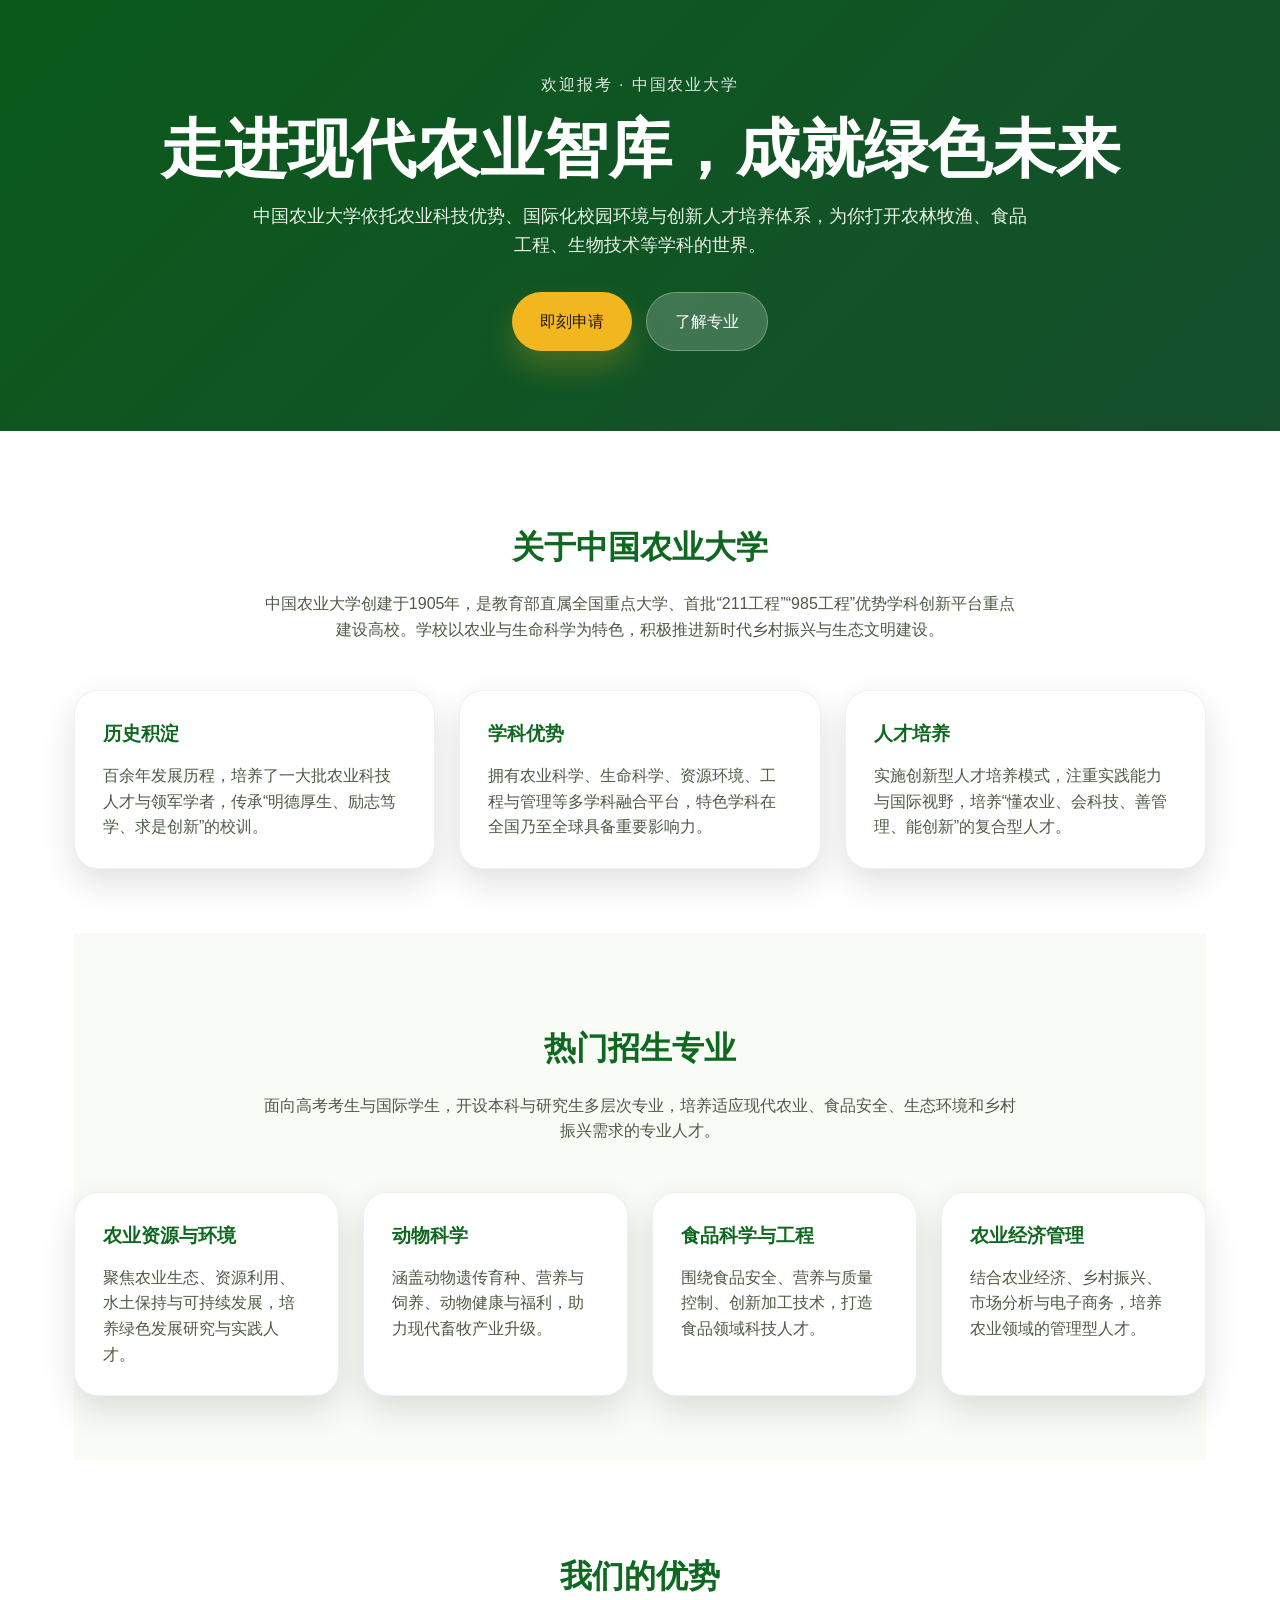
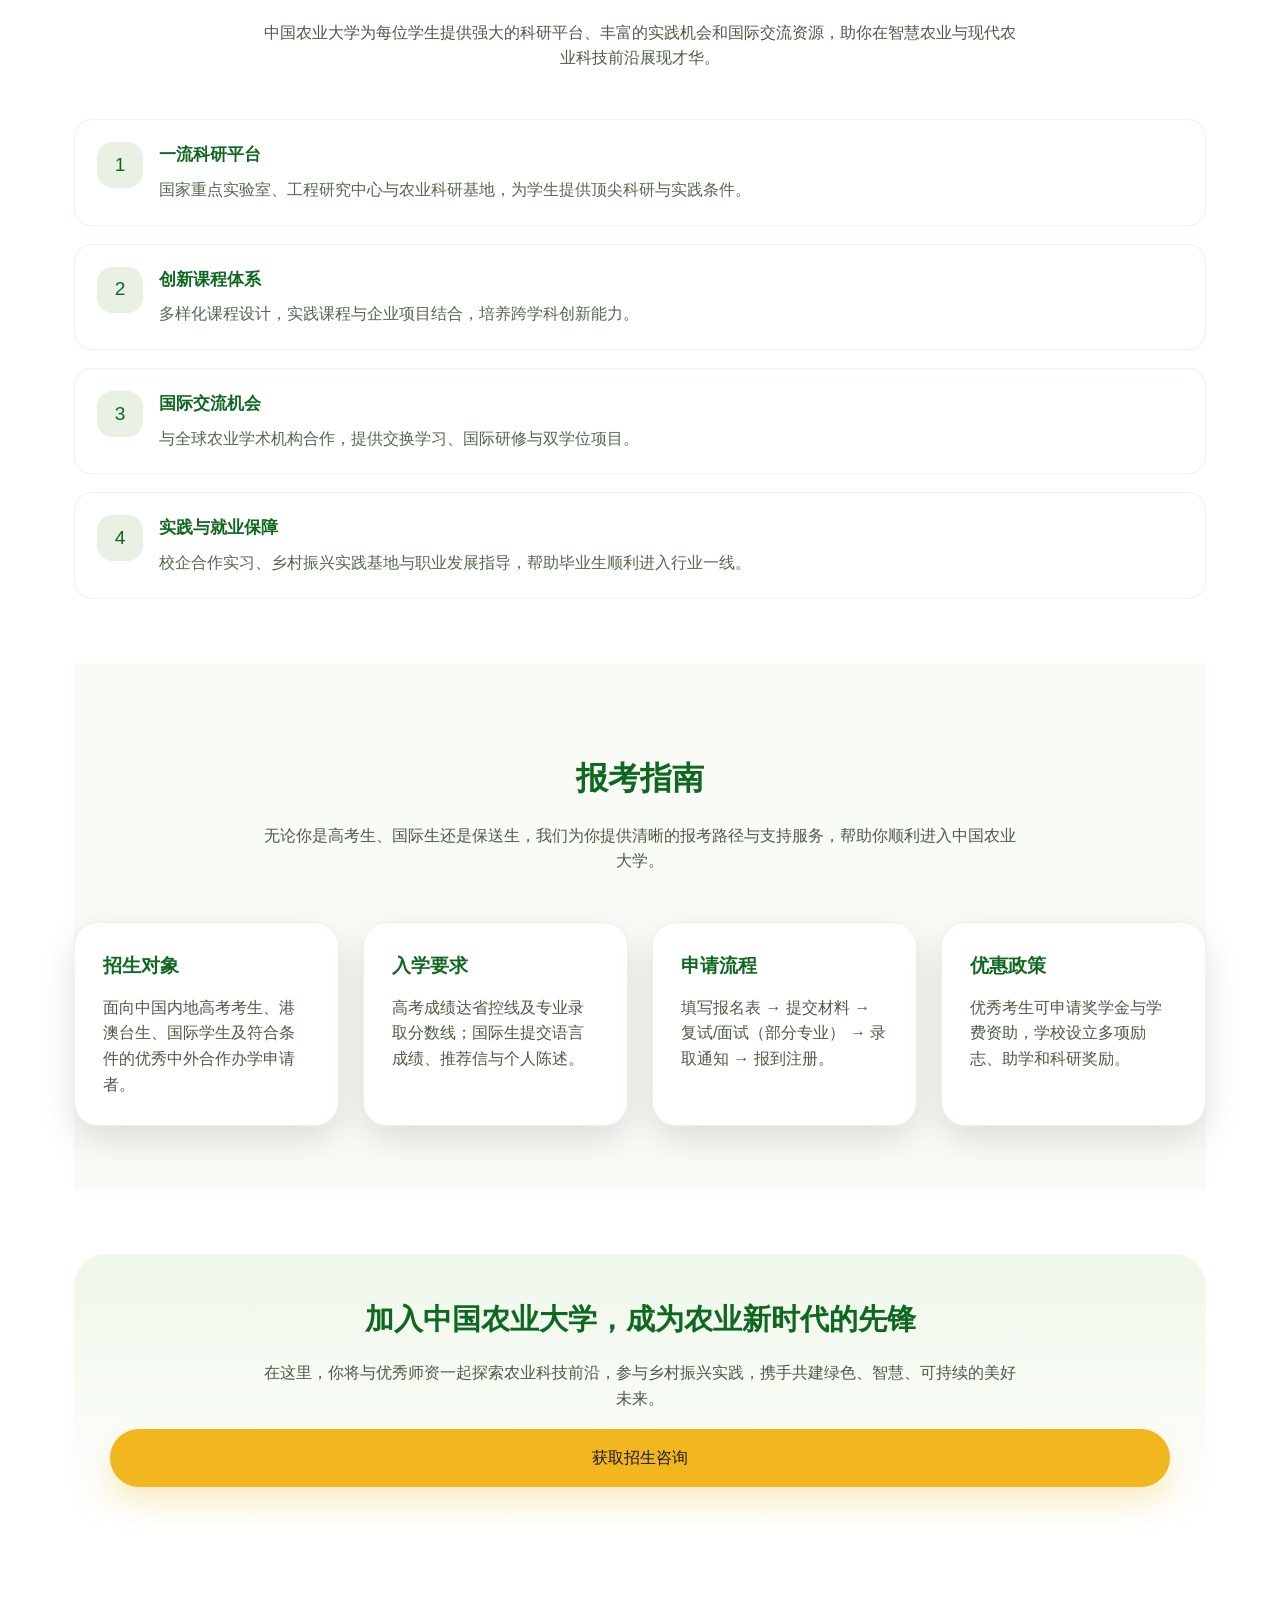
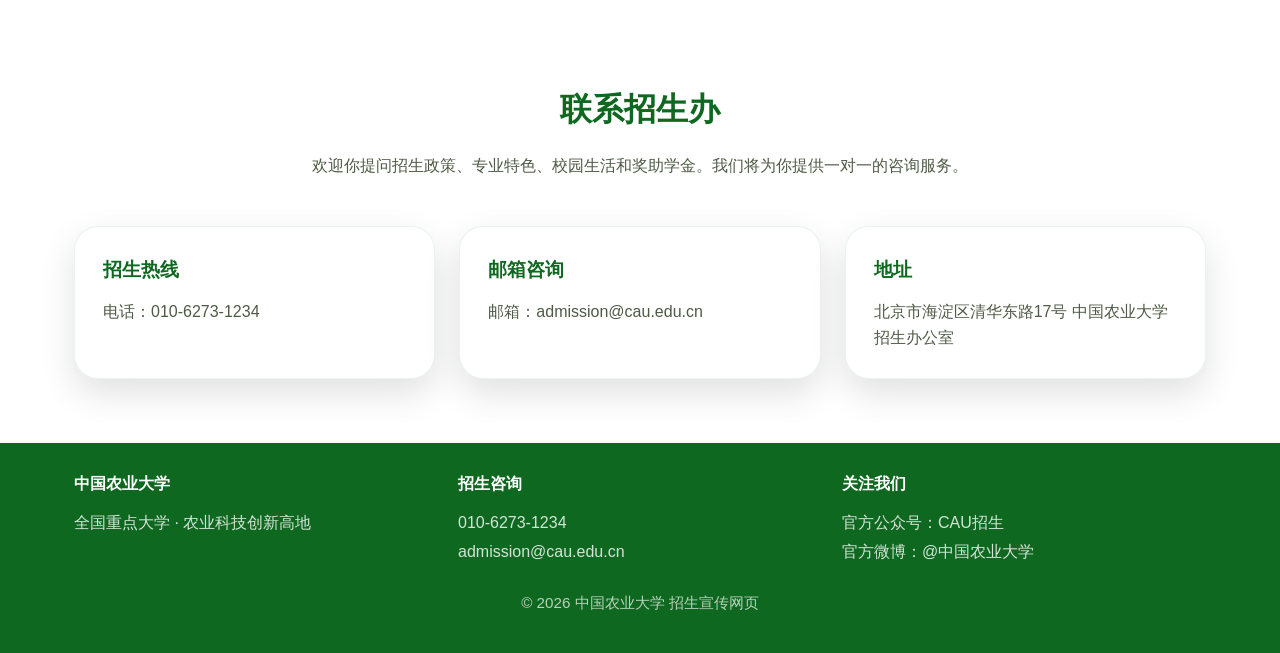
==== index.html @ 167ad449 "Add promo page 中国农业大学招生宣传页面" ====
<!DOCTYPE html>
<html lang="zh-CN">
<head>
  <meta charset="UTF-8">
  <meta name="viewport" content="width=device-width, initial-scale=1.0">
  <title>中国农业大学招生宣传</title>
  <style>
    :root {
      --primary: #0f6820;
      --secondary: #f4f7f2;
      --accent: #f2b61f;
      --text: #222;
      --bg: #ffffff;
      --section-bg: #f8fbf6;
      --shadow: rgba(0, 0, 0, 0.12);
    }
    * {
      box-sizing: border-box;
    }
    body {
      margin: 0;
      font-family: "Segoe UI", "PingFang SC", "Helvetica Neue", sans-serif;
      color: var(--text);
      background: var(--bg);
      line-height: 1.6;
    }
    header {
      background: linear-gradient(135deg, #0b5a1b, #154f2d);
      color: white;
      padding: 56px 24px 80px;
      text-align: center;
    }
    .container {
      max-width: 1180px;
      margin: 0 auto;
      padding: 0 24px;
    }
    .hero-title {
      font-size: clamp(2.8rem, 5vw, 4.8rem);
      margin: 0;
      line-height: 1.05;
    }
    .hero-subtitle {
      margin: 18px auto 32px;
      max-width: 780px;
      font-size: 1.15rem;
      color: #e8f1e4;
    }
    .hero-actions {
      display: flex;
      flex-wrap: wrap;
      justify-content: center;
      gap: 14px;
    }
    .btn {
      display: inline-flex;
      align-items: center;
      justify-content: center;
      padding: 16px 28px;
      border-radius: 999px;
      border: none;
      font-size: 1rem;
      cursor: pointer;
      text-decoration: none;
      transition: transform .2s ease, box-shadow .2s ease;
    }
    .btn-primary {
      background: var(--accent);
      color: #1a1a1a;
      box-shadow: 0 16px 30px rgba(242, 182, 31, 0.24);
    }
    .btn-secondary {
      background: rgba(255,255,255,0.2);
      color: white;
      border: 1px solid rgba(255,255,255,0.28);
    }
    .btn:hover {
      transform: translateY(-1px);
    }
    section {
      padding: 64px 0;
    }
    .section-title {
      font-size: 2rem;
      margin-bottom: 18px;
      color: var(--primary);
      text-align: center;
    }
    .section-desc {
      max-width: 760px;
      margin: 0 auto 48px;
      color: #4d5a44;
      text-align: center;
    }
    .grid {
      display: grid;
      gap: 24px;
    }
    .cards {
      grid-template-columns: repeat(auto-fit, minmax(260px, 1fr));
    }
    .card {
      background: white;
      border-radius: 24px;
      padding: 28px;
      box-shadow: 0 14px 35px var(--shadow);
      border: 1px solid rgba(15,104,32,0.08);
    }
    .card h3 {
      margin-top: 0;
      margin-bottom: 14px;
      color: #0f6820;
    }
    .card p {
      margin: 0;
      color: #4d5a44;
    }
    .highlight {
      color: var(--accent);
      font-weight: 700;
    }
    .info-list {
      list-style: none;
      padding: 0;
      margin: 0;
      display: grid;
      gap: 18px;
    }
    .info-item {
      background: #fff;
      border-radius: 18px;
      padding: 22px;
      border: 1px solid rgba(15,104,32,0.08);
      display: flex;
      gap: 16px;
      align-items: flex-start;
    }
    .info-icon {
      width: 46px;
      height: 46px;
      background: #e8f1e4;
      color: var(--primary);
      border-radius: 16px;
      display: grid;
      place-items: center;
      font-size: 1.2rem;
      flex-shrink: 0;
    }
    .info-body h4 {
      margin: 0 0 8px;
      font-size: 1.05rem;
      color: var(--primary);
    }
    .info-body p {
      margin: 0;
      color: #55664f;
    }
    .banner {
      background: linear-gradient(180deg, #eff7ea 0%, #ffffff 100%);
      border-radius: 32px;
      padding: 42px 36px;
      display: grid;
      gap: 18px;
      align-items: center;
      text-align: center;
    }
    .banner h3 {
      margin: 0;
      color: #0f6820;
      font-size: 1.8rem;
    }
    .banner p {
      margin: 0;
      max-width: 760px;
      margin-left: auto;
      margin-right: auto;
      color: #4d5a44;
    }
    footer {
      background: #0f6820;
      color: white;
      padding: 28px 24px 38px;
    }
    .footer-grid {
      display: grid;
      gap: 20px;
      grid-template-columns: repeat(auto-fit, minmax(180px, 1fr));
    }
    .footer-grid h4 {
      margin: 0 0 12px;
      font-size: 1rem;
    }
    .footer-grid p, .footer-grid a {
      color: rgba(255,255,255,0.82);
      text-decoration: none;
      margin: 0;
      display: block;
      line-height: 1.8;
    }
    .footer-bottom {
      text-align: center;
      margin-top: 24px;
      font-size: 0.95rem;
      color: rgba(255,255,255,0.7);
    }
    @media (max-width: 720px) {
      header {
        padding-top: 40px;
        padding-bottom: 64px;
      }
      .hero-actions {
        flex-direction: column;
      }
      .banner {
        padding: 28px 22px;
      }
    }
  </style>
</head>
<body>
  <header>
    <div class="container">
      <p style="font-size:1rem;letter-spacing:0.12em;opacity:0.86;margin-bottom:18px;">欢迎报考 · 中国农业大学</p>
      <h1 class="hero-title">走进现代农业智库，成就绿色未来</h1>
      <p class="hero-subtitle">中国农业大学依托农业科技优势、国际化校园环境与创新人才培养体系，为你打开农林牧渔、食品工程、生物技术等学科的世界。</p>
      <div class="hero-actions">
        <a class="btn btn-primary" href="#apply">即刻申请</a>
        <a class="btn btn-secondary" href="#majors">了解专业</a>
      </div>
    </div>
  </header>

  <main class="container">
    <section id="about">
      <h2 class="section-title">关于中国农业大学</h2>
      <p class="section-desc">中国农业大学创建于1905年，是教育部直属全国重点大学、首批“211工程”“985工程”优势学科创新平台重点建设高校。学校以农业与生命科学为特色，积极推进新时代乡村振兴与生态文明建设。</p>
      <div class="grid cards">
        <div class="card">
          <h3>历史积淀</h3>
          <p>百余年发展历程，培养了一大批农业科技人才与领军学者，传承“明德厚生、励志笃学、求是创新”的校训。</p>
        </div>
        <div class="card">
          <h3>学科优势</h3>
          <p>拥有农业科学、生命科学、资源环境、工程与管理等多学科融合平台，特色学科在全国乃至全球具备重要影响力。</p>
        </div>
        <div class="card">
          <h3>人才培养</h3>
          <p>实施创新型人才培养模式，注重实践能力与国际视野，培养“懂农业、会科技、善管理、能创新”的复合型人才。</p>
        </div>
      </div>
    </section>

    <section id="majors" style="background: var(--section-bg);">
      <h2 class="section-title">热门招生专业</h2>
      <p class="section-desc">面向高考考生与国际学生，开设本科与研究生多层次专业，培养适应现代农业、食品安全、生态环境和乡村振兴需求的专业人才。</p>
      <div class="grid cards">
        <div class="card">
          <h3>农业资源与环境</h3>
          <p>聚焦农业生态、资源利用、水土保持与可持续发展，培养绿色发展研究与实践人才。</p>
        </div>
        <div class="card">
          <h3>动物科学</h3>
          <p>涵盖动物遗传育种、营养与饲养、动物健康与福利，助力现代畜牧产业升级。</p>
        </div>
        <div class="card">
          <h3>食品科学与工程</h3>
          <p>围绕食品安全、营养与质量控制、创新加工技术，打造食品领域科技人才。</p>
        </div>
        <div class="card">
          <h3>农业经济管理</h3>
          <p>结合农业经济、乡村振兴、市场分析与电子商务，培养农业领域的管理型人才。</p>
        </div>
      </div>
    </section>

    <section id="strengths">
      <h2 class="section-title">我们的优势</h2>
      <p class="section-desc">中国农业大学为每位学生提供强大的科研平台、丰富的实践机会和国际交流资源，助你在智慧农业与现代农业科技前沿展现才华。</p>
      <ul class="info-list">
        <li class="info-item">
          <div class="info-icon">1</div>
          <div class="info-body">
            <h4>一流科研平台</h4>
            <p>国家重点实验室、工程研究中心与农业科研基地，为学生提供顶尖科研与实践条件。</p>
          </div>
        </li>
        <li class="info-item">
          <div class="info-icon">2</div>
          <div class="info-body">
            <h4>创新课程体系</h4>
            <p>多样化课程设计，实践课程与企业项目结合，培养跨学科创新能力。</p>
          </div>
        </li>
        <li class="info-item">
          <div class="info-icon">3</div>
          <div class="info-body">
            <h4>国际交流机会</h4>
            <p>与全球农业学术机构合作，提供交换学习、国际研修与双学位项目。</p>
          </div>
        </li>
        <li class="info-item">
          <div class="info-icon">4</div>
          <div class="info-body">
            <h4>实践与就业保障</h4>
            <p>校企合作实习、乡村振兴实践基地与职业发展指导，帮助毕业生顺利进入行业一线。</p>
          </div>
        </li>
      </ul>
    </section>

    <section id="apply" style="background: var(--section-bg);">
      <h2 class="section-title">报考指南</h2>
      <p class="section-desc">无论你是高考生、国际生还是保送生，我们为你提供清晰的报考路径与支持服务，帮助你顺利进入中国农业大学。</p>
      <div class="grid cards">
        <div class="card">
          <h3>招生对象</h3>
          <p>面向中国内地高考考生、港澳台生、国际学生及符合条件的优秀中外合作办学申请者。</p>
        </div>
        <div class="card">
          <h3>入学要求</h3>
          <p>高考成绩达省控线及专业录取分数线；国际生提交语言成绩、推荐信与个人陈述。</p>
        </div>
        <div class="card">
          <h3>申请流程</h3>
          <p>填写报名表 → 提交材料 → 复试/面试（部分专业） → 录取通知 → 报到注册。</p>
        </div>
        <div class="card">
          <h3>优惠政策</h3>
          <p>优秀考生可申请奖学金与学费资助，学校设立多项励志、助学和科研奖励。</p>
        </div>
      </div>
    </section>

    <section>
      <div class="banner">
        <h3>加入中国农业大学，成为农业新时代的先锋</h3>
        <p>在这里，你将与优秀师资一起探索农业科技前沿，参与乡村振兴实践，携手共建绿色、智慧、可持续的美好未来。</p>
        <a class="btn btn-primary" href="#contact">获取招生咨询</a>
      </div>
    </section>

    <section id="contact">
      <h2 class="section-title">联系招生办</h2>
      <p class="section-desc">欢迎你提问招生政策、专业特色、校园生活和奖助学金。我们将为你提供一对一的咨询服务。</p>
      <div class="grid cards">
        <div class="card">
          <h3>招生热线</h3>
          <p>电话：010-6273-1234</p>
        </div>
        <div class="card">
          <h3>邮箱咨询</h3>
          <p>邮箱：admission@cau.edu.cn</p>
        </div>
        <div class="card">
          <h3>地址</h3>
          <p>北京市海淀区清华东路17号 中国农业大学招生办公室</p>
        </div>
      </div>
    </section>
  </main>

  <footer>
    <div class="container footer-grid">
      <div>
        <h4>中国农业大学</h4>
        <p>全国重点大学 · 农业科技创新高地</p>
      </div>
      <div>
        <h4>招生咨询</h4>
        <p>010-6273-1234</p>
        <p>admission@cau.edu.cn</p>
      </div>
      <div>
        <h4>关注我们</h4>
        <p>官方公众号：CAU招生</p>
        <p>官方微博：@中国农业大学</p>
      </div>
    </div>
    <div class="footer-bottom">© 2026 中国农业大学 招生宣传网页</div>
  </footer>
</body>
</html>
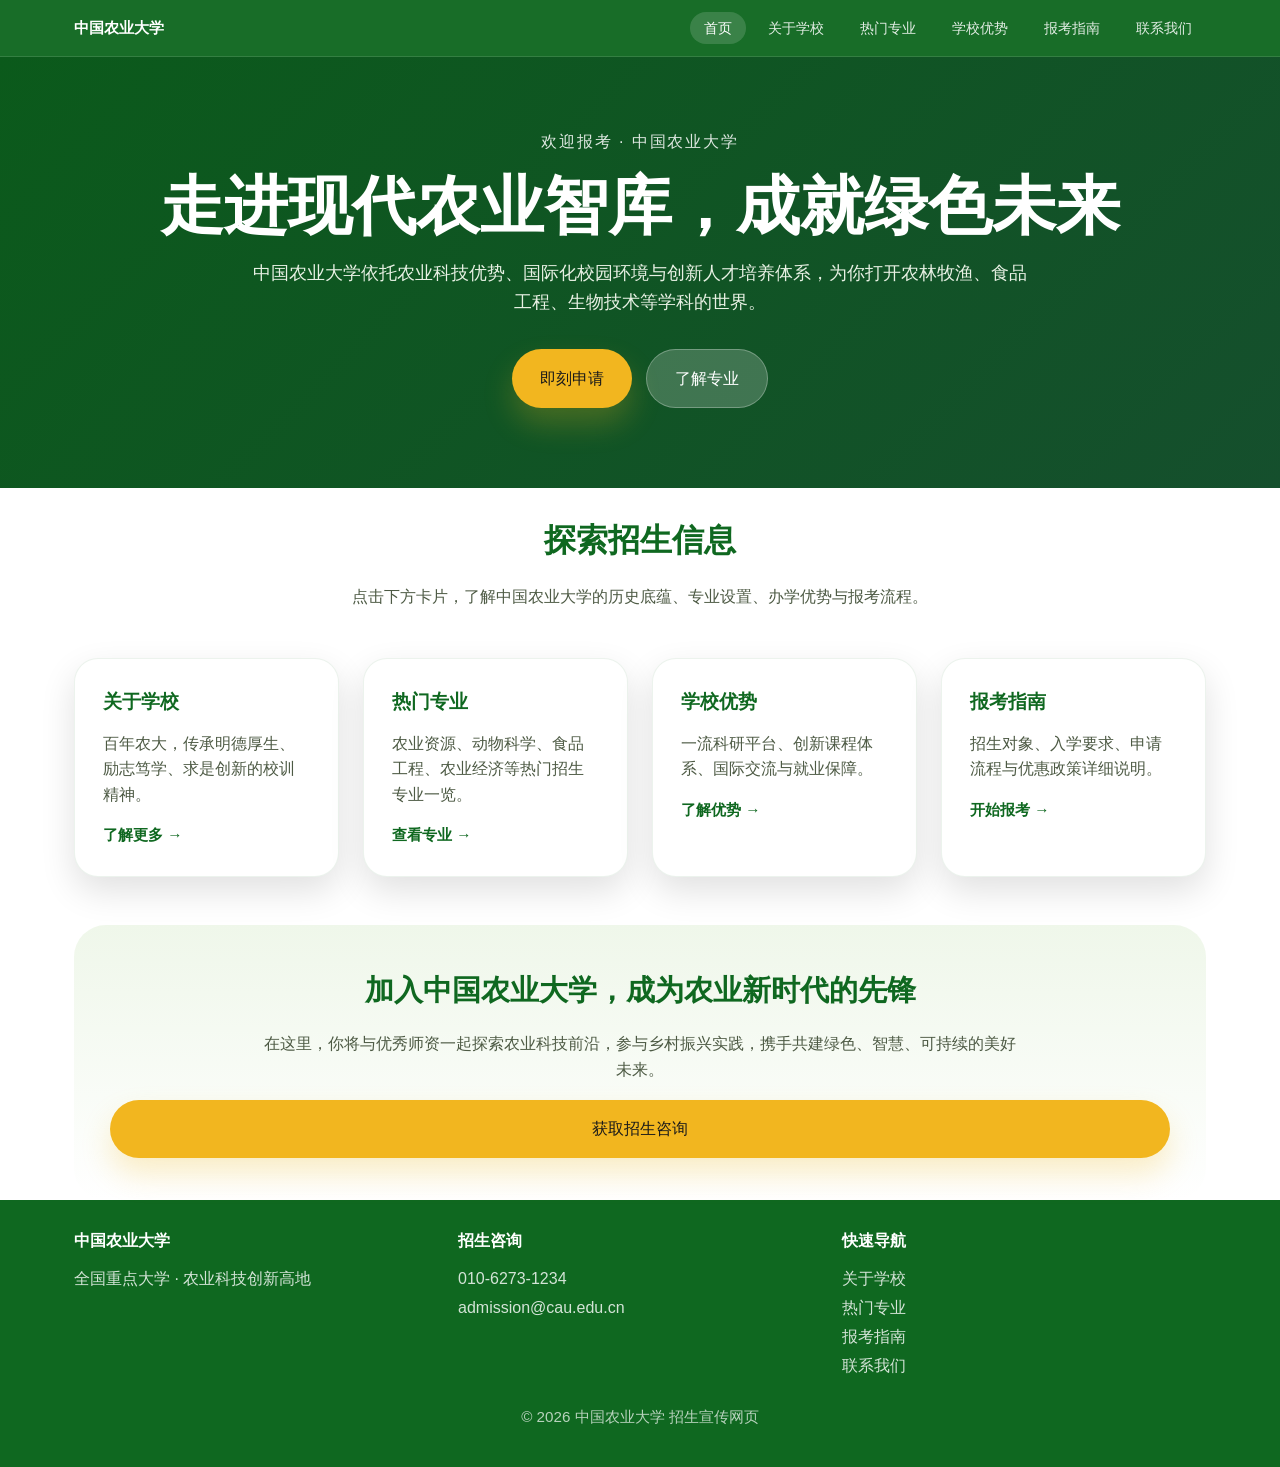
==== commit e3395341: "Split招生宣传页 into multi-page site with shared navigation. Replace single-page layout with separate pag" ====
--- a/index.html
+++ b/index.html
@@ -4,359 +4,66 @@
   <meta charset="UTF-8">
   <meta name="viewport" content="width=device-width, initial-scale=1.0">
   <title>中国农业大学招生宣传</title>
-  <style>
-    :root {
-      --primary: #0f6820;
-      --secondary: #f4f7f2;
-      --accent: #f2b61f;
-      --text: #222;
-      --bg: #ffffff;
-      --section-bg: #f8fbf6;
-      --shadow: rgba(0, 0, 0, 0.12);
-    }
-    * {
-      box-sizing: border-box;
-    }
-    body {
-      margin: 0;
-      font-family: "Segoe UI", "PingFang SC", "Helvetica Neue", sans-serif;
-      color: var(--text);
-      background: var(--bg);
-      line-height: 1.6;
-    }
-    header {
-      background: linear-gradient(135deg, #0b5a1b, #154f2d);
-      color: white;
-      padding: 56px 24px 80px;
-      text-align: center;
-    }
-    .container {
-      max-width: 1180px;
-      margin: 0 auto;
-      padding: 0 24px;
-    }
-    .hero-title {
-      font-size: clamp(2.8rem, 5vw, 4.8rem);
-      margin: 0;
-      line-height: 1.05;
-    }
-    .hero-subtitle {
-      margin: 18px auto 32px;
-      max-width: 780px;
-      font-size: 1.15rem;
-      color: #e8f1e4;
-    }
-    .hero-actions {
-      display: flex;
-      flex-wrap: wrap;
-      justify-content: center;
-      gap: 14px;
-    }
-    .btn {
-      display: inline-flex;
-      align-items: center;
-      justify-content: center;
-      padding: 16px 28px;
-      border-radius: 999px;
-      border: none;
-      font-size: 1rem;
-      cursor: pointer;
-      text-decoration: none;
-      transition: transform .2s ease, box-shadow .2s ease;
-    }
-    .btn-primary {
-      background: var(--accent);
-      color: #1a1a1a;
-      box-shadow: 0 16px 30px rgba(242, 182, 31, 0.24);
-    }
-    .btn-secondary {
-      background: rgba(255,255,255,0.2);
-      color: white;
-      border: 1px solid rgba(255,255,255,0.28);
-    }
-    .btn:hover {
-      transform: translateY(-1px);
-    }
-    section {
-      padding: 64px 0;
-    }
-    .section-title {
-      font-size: 2rem;
-      margin-bottom: 18px;
-      color: var(--primary);
-      text-align: center;
-    }
-    .section-desc {
-      max-width: 760px;
-      margin: 0 auto 48px;
-      color: #4d5a44;
-      text-align: center;
-    }
-    .grid {
-      display: grid;
-      gap: 24px;
-    }
-    .cards {
-      grid-template-columns: repeat(auto-fit, minmax(260px, 1fr));
-    }
-    .card {
-      background: white;
-      border-radius: 24px;
-      padding: 28px;
-      box-shadow: 0 14px 35px var(--shadow);
-      border: 1px solid rgba(15,104,32,0.08);
-    }
-    .card h3 {
-      margin-top: 0;
-      margin-bottom: 14px;
-      color: #0f6820;
-    }
-    .card p {
-      margin: 0;
-      color: #4d5a44;
-    }
-    .highlight {
-      color: var(--accent);
-      font-weight: 700;
-    }
-    .info-list {
-      list-style: none;
-      padding: 0;
-      margin: 0;
-      display: grid;
-      gap: 18px;
-    }
-    .info-item {
-      background: #fff;
-      border-radius: 18px;
-      padding: 22px;
-      border: 1px solid rgba(15,104,32,0.08);
-      display: flex;
-      gap: 16px;
-      align-items: flex-start;
-    }
-    .info-icon {
-      width: 46px;
-      height: 46px;
-      background: #e8f1e4;
-      color: var(--primary);
-      border-radius: 16px;
-      display: grid;
-      place-items: center;
-      font-size: 1.2rem;
-      flex-shrink: 0;
-    }
-    .info-body h4 {
-      margin: 0 0 8px;
-      font-size: 1.05rem;
-      color: var(--primary);
-    }
-    .info-body p {
-      margin: 0;
-      color: #55664f;
-    }
-    .banner {
-      background: linear-gradient(180deg, #eff7ea 0%, #ffffff 100%);
-      border-radius: 32px;
-      padding: 42px 36px;
-      display: grid;
-      gap: 18px;
-      align-items: center;
-      text-align: center;
-    }
-    .banner h3 {
-      margin: 0;
-      color: #0f6820;
-      font-size: 1.8rem;
-    }
-    .banner p {
-      margin: 0;
-      max-width: 760px;
-      margin-left: auto;
-      margin-right: auto;
-      color: #4d5a44;
-    }
-    footer {
-      background: #0f6820;
-      color: white;
-      padding: 28px 24px 38px;
-    }
-    .footer-grid {
-      display: grid;
-      gap: 20px;
-      grid-template-columns: repeat(auto-fit, minmax(180px, 1fr));
-    }
-    .footer-grid h4 {
-      margin: 0 0 12px;
-      font-size: 1rem;
-    }
-    .footer-grid p, .footer-grid a {
-      color: rgba(255,255,255,0.82);
-      text-decoration: none;
-      margin: 0;
-      display: block;
-      line-height: 1.8;
-    }
-    .footer-bottom {
-      text-align: center;
-      margin-top: 24px;
-      font-size: 0.95rem;
-      color: rgba(255,255,255,0.7);
-    }
-    @media (max-width: 720px) {
-      header {
-        padding-top: 40px;
-        padding-bottom: 64px;
-      }
-      .hero-actions {
-        flex-direction: column;
-      }
-      .banner {
-        padding: 28px 22px;
-      }
-    }
-  </style>
+  <link rel="stylesheet" href="styles.css">
 </head>
 <body>
+  <nav class="nav">
+    <div class="nav-inner">
+      <a class="nav-brand" href="index.html">中国农业大学</a>
+      <ul class="nav-links">
+        <li><a href="index.html" class="active">首页</a></li>
+        <li><a href="about.html">关于学校</a></li>
+        <li><a href="majors.html">热门专业</a></li>
+        <li><a href="strengths.html">学校优势</a></li>
+        <li><a href="apply.html">报考指南</a></li>
+        <li><a href="contact.html">联系我们</a></li>
+      </ul>
+    </div>
+  </nav>
+
   <header>
     <div class="container">
       <p style="font-size:1rem;letter-spacing:0.12em;opacity:0.86;margin-bottom:18px;">欢迎报考 · 中国农业大学</p>
       <h1 class="hero-title">走进现代农业智库，成就绿色未来</h1>
       <p class="hero-subtitle">中国农业大学依托农业科技优势、国际化校园环境与创新人才培养体系，为你打开农林牧渔、食品工程、生物技术等学科的世界。</p>
       <div class="hero-actions">
-        <a class="btn btn-primary" href="#apply">即刻申请</a>
-        <a class="btn btn-secondary" href="#majors">了解专业</a>
+        <a class="btn btn-primary" href="apply.html">即刻申请</a>
+        <a class="btn btn-secondary" href="majors.html">了解专业</a>
       </div>
     </div>
   </header>
 
   <main class="container">
-    <section id="about">
-      <h2 class="section-title">关于中国农业大学</h2>
-      <p class="section-desc">中国农业大学创建于1905年，是教育部直属全国重点大学、首批“211工程”“985工程”优势学科创新平台重点建设高校。学校以农业与生命科学为特色，积极推进新时代乡村振兴与生态文明建设。</p>
-      <div class="grid cards">
-        <div class="card">
-          <h3>历史积淀</h3>
-          <p>百余年发展历程，培养了一大批农业科技人才与领军学者，传承“明德厚生、励志笃学、求是创新”的校训。</p>
-        </div>
-        <div class="card">
-          <h3>学科优势</h3>
-          <p>拥有农业科学、生命科学、资源环境、工程与管理等多学科融合平台，特色学科在全国乃至全球具备重要影响力。</p>
-        </div>
-        <div class="card">
-          <h3>人才培养</h3>
-          <p>实施创新型人才培养模式，注重实践能力与国际视野，培养“懂农业、会科技、善管理、能创新”的复合型人才。</p>
-        </div>
-      </div>
-    </section>
+    <h2 class="section-title">探索招生信息</h2>
+    <p class="section-desc">点击下方卡片，了解中国农业大学的历史底蕴、专业设置、办学优势与报考流程。</p>
+    <div class="grid cards">
+      <a class="card card-link" href="about.html">
+        <h3>关于学校</h3>
+        <p>百年农大，传承明德厚生、励志笃学、求是创新的校训精神。</p>
+        <span class="card-more">了解更多 →</span>
+      </a>
+      <a class="card card-link" href="majors.html">
+        <h3>热门专业</h3>
+        <p>农业资源、动物科学、食品工程、农业经济等热门招生专业一览。</p>
+        <span class="card-more">查看专业 →</span>
+      </a>
+      <a class="card card-link" href="strengths.html">
+        <h3>学校优势</h3>
+        <p>一流科研平台、创新课程体系、国际交流与就业保障。</p>
+        <span class="card-more">了解优势 →</span>
+      </a>
+      <a class="card card-link" href="apply.html">
+        <h3>报考指南</h3>
+        <p>招生对象、入学要求、申请流程与优惠政策详细说明。</p>
+        <span class="card-more">开始报考 →</span>
+      </a>
+    </div>
 
-    <section id="majors" style="background: var(--section-bg);">
-      <h2 class="section-title">热门招生专业</h2>
-      <p class="section-desc">面向高考考生与国际学生，开设本科与研究生多层次专业，培养适应现代农业、食品安全、生态环境和乡村振兴需求的专业人才。</p>
-      <div class="grid cards">
-        <div class="card">
-          <h3>农业资源与环境</h3>
-          <p>聚焦农业生态、资源利用、水土保持与可持续发展，培养绿色发展研究与实践人才。</p>
-        </div>
-        <div class="card">
-          <h3>动物科学</h3>
-          <p>涵盖动物遗传育种、营养与饲养、动物健康与福利，助力现代畜牧产业升级。</p>
-        </div>
-        <div class="card">
-          <h3>食品科学与工程</h3>
-          <p>围绕食品安全、营养与质量控制、创新加工技术，打造食品领域科技人才。</p>
-        </div>
-        <div class="card">
-          <h3>农业经济管理</h3>
-          <p>结合农业经济、乡村振兴、市场分析与电子商务，培养农业领域的管理型人才。</p>
-        </div>
-      </div>
-    </section>
-
-    <section id="strengths">
-      <h2 class="section-title">我们的优势</h2>
-      <p class="section-desc">中国农业大学为每位学生提供强大的科研平台、丰富的实践机会和国际交流资源，助你在智慧农业与现代农业科技前沿展现才华。</p>
-      <ul class="info-list">
-        <li class="info-item">
-          <div class="info-icon">1</div>
-          <div class="info-body">
-            <h4>一流科研平台</h4>
-            <p>国家重点实验室、工程研究中心与农业科研基地，为学生提供顶尖科研与实践条件。</p>
-          </div>
-        </li>
-        <li class="info-item">
-          <div class="info-icon">2</div>
-          <div class="info-body">
-            <h4>创新课程体系</h4>
-            <p>多样化课程设计，实践课程与企业项目结合，培养跨学科创新能力。</p>
-          </div>
-        </li>
-        <li class="info-item">
-          <div class="info-icon">3</div>
-          <div class="info-body">
-            <h4>国际交流机会</h4>
-            <p>与全球农业学术机构合作，提供交换学习、国际研修与双学位项目。</p>
-          </div>
-        </li>
-        <li class="info-item">
-          <div class="info-icon">4</div>
-          <div class="info-body">
-            <h4>实践与就业保障</h4>
-            <p>校企合作实习、乡村振兴实践基地与职业发展指导，帮助毕业生顺利进入行业一线。</p>
-          </div>
-        </li>
-      </ul>
-    </section>
-
-    <section id="apply" style="background: var(--section-bg);">
-      <h2 class="section-title">报考指南</h2>
-      <p class="section-desc">无论你是高考生、国际生还是保送生，我们为你提供清晰的报考路径与支持服务，帮助你顺利进入中国农业大学。</p>
-      <div class="grid cards">
-        <div class="card">
-          <h3>招生对象</h3>
-          <p>面向中国内地高考考生、港澳台生、国际学生及符合条件的优秀中外合作办学申请者。</p>
-        </div>
-        <div class="card">
-          <h3>入学要求</h3>
-          <p>高考成绩达省控线及专业录取分数线；国际生提交语言成绩、推荐信与个人陈述。</p>
-        </div>
-        <div class="card">
-          <h3>申请流程</h3>
-          <p>填写报名表 → 提交材料 → 复试/面试（部分专业） → 录取通知 → 报到注册。</p>
-        </div>
-        <div class="card">
-          <h3>优惠政策</h3>
-          <p>优秀考生可申请奖学金与学费资助，学校设立多项励志、助学和科研奖励。</p>
-        </div>
-      </div>
-    </section>
-
-    <section>
-      <div class="banner">
-        <h3>加入中国农业大学，成为农业新时代的先锋</h3>
-        <p>在这里，你将与优秀师资一起探索农业科技前沿，参与乡村振兴实践，携手共建绿色、智慧、可持续的美好未来。</p>
-        <a class="btn btn-primary" href="#contact">获取招生咨询</a>
-      </div>
-    </section>
-
-    <section id="contact">
-      <h2 class="section-title">联系招生办</h2>
-      <p class="section-desc">欢迎你提问招生政策、专业特色、校园生活和奖助学金。我们将为你提供一对一的咨询服务。</p>
-      <div class="grid cards">
-        <div class="card">
-          <h3>招生热线</h3>
-          <p>电话：010-6273-1234</p>
-        </div>
-        <div class="card">
-          <h3>邮箱咨询</h3>
-          <p>邮箱：admission@cau.edu.cn</p>
-        </div>
-        <div class="card">
-          <h3>地址</h3>
-          <p>北京市海淀区清华东路17号 中国农业大学招生办公室</p>
-        </div>
-      </div>
-    </section>
+    <div class="banner">
+      <h3>加入中国农业大学，成为农业新时代的先锋</h3>
+      <p>在这里，你将与优秀师资一起探索农业科技前沿，参与乡村振兴实践，携手共建绿色、智慧、可持续的美好未来。</p>
+      <a class="btn btn-primary" href="contact.html">获取招生咨询</a>
+    </div>
   </main>
 
   <footer>
@@ -371,9 +78,11 @@
         <p>admission@cau.edu.cn</p>
       </div>
       <div>
-        <h4>关注我们</h4>
-        <p>官方公众号：CAU招生</p>
-        <p>官方微博：@中国农业大学</p>
+        <h4>快速导航</h4>
+        <a href="about.html">关于学校</a>
+        <a href="majors.html">热门专业</a>
+        <a href="apply.html">报考指南</a>
+        <a href="contact.html">联系我们</a>
       </div>
     </div>
     <div class="footer-bottom">© 2026 中国农业大学 招生宣传网页</div>
--- a/styles.css
+++ b/styles.css
@@ -0,0 +1,355 @@
+:root {
+  --primary: #0f6820;
+  --secondary: #f4f7f2;
+  --accent: #f2b61f;
+  --text: #222;
+  --bg: #ffffff;
+  --section-bg: #f8fbf6;
+  --shadow: rgba(0, 0, 0, 0.12);
+}
+
+* {
+  box-sizing: border-box;
+}
+
+body {
+  margin: 0;
+  font-family: "Segoe UI", "PingFang SC", "Helvetica Neue", sans-serif;
+  color: var(--text);
+  background: var(--bg);
+  line-height: 1.6;
+}
+
+.nav {
+  position: sticky;
+  top: 0;
+  z-index: 100;
+  background: rgba(15, 104, 32, 0.96);
+  backdrop-filter: blur(8px);
+  border-bottom: 1px solid rgba(255, 255, 255, 0.12);
+}
+
+.nav-inner {
+  max-width: 1180px;
+  margin: 0 auto;
+  padding: 0 24px;
+  display: flex;
+  align-items: center;
+  justify-content: space-between;
+  gap: 16px;
+  min-height: 56px;
+}
+
+.nav-brand {
+  color: white;
+  font-weight: 600;
+  text-decoration: none;
+  white-space: nowrap;
+  font-size: 0.95rem;
+}
+
+.nav-links {
+  display: flex;
+  flex-wrap: wrap;
+  gap: 4px 8px;
+  list-style: none;
+  margin: 0;
+  padding: 8px 0;
+}
+
+.nav-links a {
+  color: rgba(255, 255, 255, 0.88);
+  text-decoration: none;
+  padding: 8px 14px;
+  border-radius: 999px;
+  font-size: 0.9rem;
+  transition: background .2s ease, color .2s ease;
+}
+
+.nav-links a:hover,
+.nav-links a.active {
+  background: rgba(255, 255, 255, 0.15);
+  color: white;
+}
+
+header {
+  background: linear-gradient(135deg, #0b5a1b, #154f2d);
+  color: white;
+  padding: 56px 24px 80px;
+  text-align: center;
+}
+
+.page-header {
+  padding: 48px 24px 56px;
+}
+
+.page-header h1 {
+  margin: 0;
+  font-size: clamp(2rem, 4vw, 2.8rem);
+  line-height: 1.15;
+}
+
+.page-header p {
+  margin: 16px auto 0;
+  max-width: 640px;
+  color: #e8f1e4;
+  font-size: 1.05rem;
+}
+
+.container {
+  max-width: 1180px;
+  margin: 0 auto;
+  padding: 0 24px;
+}
+
+.hero-title {
+  font-size: clamp(2.8rem, 5vw, 4.8rem);
+  margin: 0;
+  line-height: 1.05;
+}
+
+.hero-subtitle {
+  margin: 18px auto 32px;
+  max-width: 780px;
+  font-size: 1.15rem;
+  color: #e8f1e4;
+}
+
+.hero-actions {
+  display: flex;
+  flex-wrap: wrap;
+  justify-content: center;
+  gap: 14px;
+}
+
+.btn {
+  display: inline-flex;
+  align-items: center;
+  justify-content: center;
+  padding: 16px 28px;
+  border-radius: 999px;
+  border: none;
+  font-size: 1rem;
+  cursor: pointer;
+  text-decoration: none;
+  transition: transform .2s ease, box-shadow .2s ease;
+}
+
+.btn-primary {
+  background: var(--accent);
+  color: #1a1a1a;
+  box-shadow: 0 16px 30px rgba(242, 182, 31, 0.24);
+}
+
+.btn-secondary {
+  background: rgba(255, 255, 255, 0.2);
+  color: white;
+  border: 1px solid rgba(255, 255, 255, 0.28);
+}
+
+.btn:hover {
+  transform: translateY(-1px);
+}
+
+main {
+  padding: 64px 0;
+}
+
+.section-title {
+  font-size: 2rem;
+  margin-bottom: 18px;
+  color: var(--primary);
+  text-align: center;
+}
+
+.section-desc {
+  max-width: 760px;
+  margin: 0 auto 48px;
+  color: #4d5a44;
+  text-align: center;
+}
+
+.grid {
+  display: grid;
+  gap: 24px;
+}
+
+.cards {
+  grid-template-columns: repeat(auto-fit, minmax(260px, 1fr));
+}
+
+.card {
+  background: white;
+  border-radius: 24px;
+  padding: 28px;
+  box-shadow: 0 14px 35px var(--shadow);
+  border: 1px solid rgba(15, 104, 32, 0.08);
+}
+
+.card-link {
+  text-decoration: none;
+  color: inherit;
+  display: block;
+  transition: transform .2s ease, box-shadow .2s ease;
+}
+
+.card-link:hover {
+  transform: translateY(-3px);
+  box-shadow: 0 18px 40px var(--shadow);
+}
+
+.card h3 {
+  margin-top: 0;
+  margin-bottom: 14px;
+  color: #0f6820;
+}
+
+.card p {
+  margin: 0;
+  color: #4d5a44;
+}
+
+.card-more {
+  display: inline-block;
+  margin-top: 16px;
+  color: var(--primary);
+  font-weight: 600;
+  font-size: 0.95rem;
+}
+
+.info-list {
+  list-style: none;
+  padding: 0;
+  margin: 0;
+  display: grid;
+  gap: 18px;
+}
+
+.info-item {
+  background: #fff;
+  border-radius: 18px;
+  padding: 22px;
+  border: 1px solid rgba(15, 104, 32, 0.08);
+  display: flex;
+  gap: 16px;
+  align-items: flex-start;
+}
+
+.info-icon {
+  width: 46px;
+  height: 46px;
+  background: #e8f1e4;
+  color: var(--primary);
+  border-radius: 16px;
+  display: grid;
+  place-items: center;
+  font-size: 1.2rem;
+  flex-shrink: 0;
+}
+
+.info-body h4 {
+  margin: 0 0 8px;
+  font-size: 1.05rem;
+  color: var(--primary);
+}
+
+.info-body p {
+  margin: 0;
+  color: #55664f;
+}
+
+.banner {
+  background: linear-gradient(180deg, #eff7ea 0%, #ffffff 100%);
+  border-radius: 32px;
+  padding: 42px 36px;
+  display: grid;
+  gap: 18px;
+  align-items: center;
+  text-align: center;
+  margin-top: 48px;
+}
+
+.banner h3 {
+  margin: 0;
+  color: #0f6820;
+  font-size: 1.8rem;
+}
+
+.banner p {
+  margin: 0;
+  max-width: 760px;
+  margin-left: auto;
+  margin-right: auto;
+  color: #4d5a44;
+}
+
+footer {
+  background: #0f6820;
+  color: white;
+  padding: 28px 24px 38px;
+}
+
+.footer-grid {
+  display: grid;
+  gap: 20px;
+  grid-template-columns: repeat(auto-fit, minmax(180px, 1fr));
+}
+
+.footer-grid h4 {
+  margin: 0 0 12px;
+  font-size: 1rem;
+}
+
+.footer-grid p,
+.footer-grid a {
+  color: rgba(255, 255, 255, 0.82);
+  text-decoration: none;
+  margin: 0;
+  display: block;
+  line-height: 1.8;
+}
+
+.footer-grid a:hover {
+  color: white;
+}
+
+.footer-bottom {
+  text-align: center;
+  margin-top: 24px;
+  font-size: 0.95rem;
+  color: rgba(255, 255, 255, 0.7);
+}
+
+@media (max-width: 720px) {
+  .nav-inner {
+    flex-direction: column;
+    align-items: flex-start;
+    padding-top: 10px;
+    padding-bottom: 10px;
+  }
+
+  .nav-links {
+    width: 100%;
+    overflow-x: auto;
+    flex-wrap: nowrap;
+    padding-bottom: 4px;
+  }
+
+  header {
+    padding-top: 40px;
+    padding-bottom: 64px;
+  }
+
+  .page-header {
+    padding-top: 36px;
+    padding-bottom: 44px;
+  }
+
+  .hero-actions {
+    flex-direction: column;
+  }
+
+  .banner {
+    padding: 28px 22px;
+  }
+}
